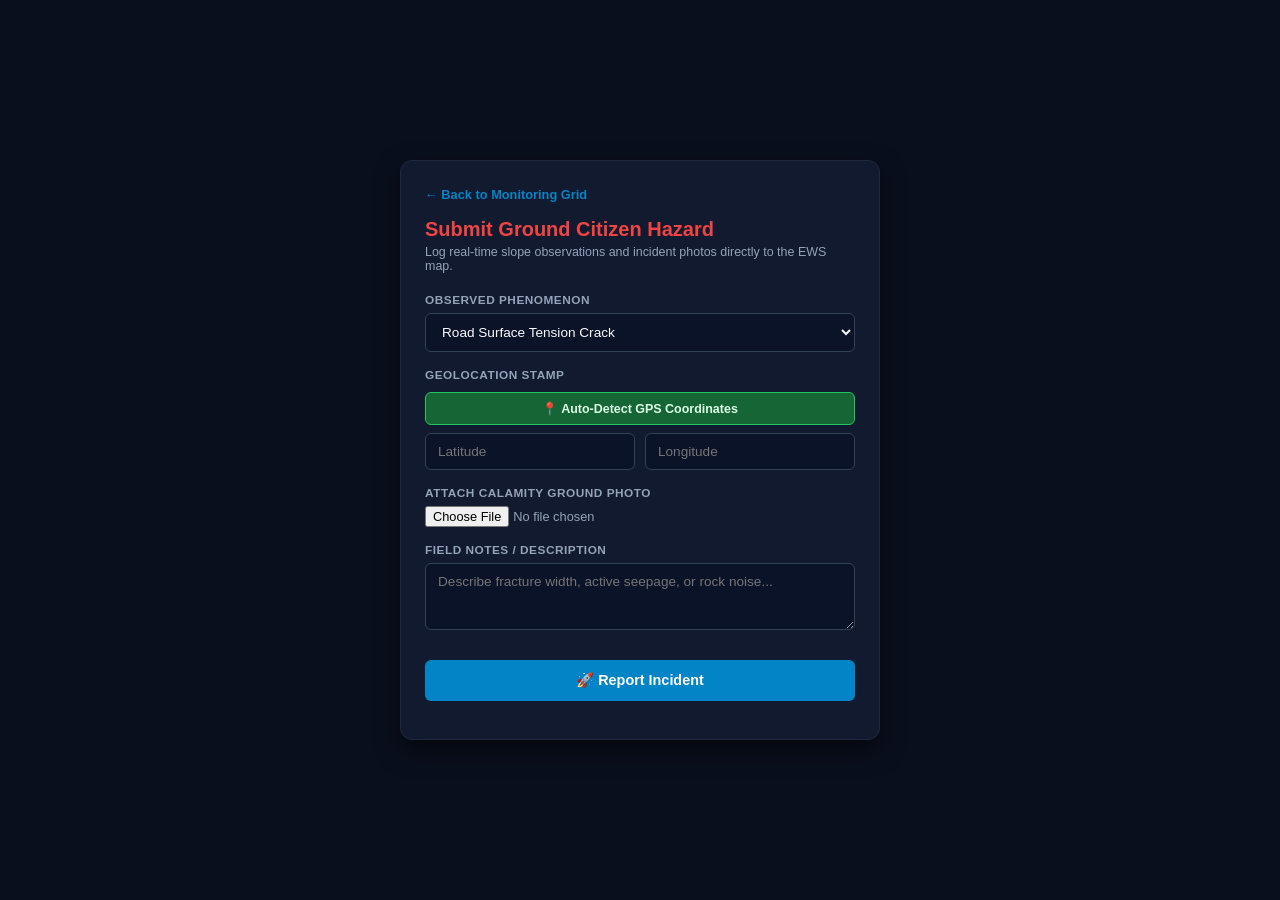
==== frontend/report.html @ c96bee95 "Final Frontend" ====
<!DOCTYPE html>
<html lang="en">
<head>
  <meta charset="UTF-8" />
  <meta name="viewport" content="width=device-width, initial-scale=1.0" />
  <title>GiriRakshak | Submit Citizen Field Report</title>
  <style>
    :root {
      --bg-dark: #0a0f1d;
      --card-bg: #111a2e;
      --border-color: #1e293b;
      --text-main: #f8fafc;
      --text-muted: #94a3b8;
      --accent-blue: #0284c7;
      --accent-hover: #0369a1;
      --accent-red: #ef4444;
      --accent-green: #22c55e;
    }

    * {
      box-sizing: border-box;
      margin: 0;
      padding: 0;
      font-family: -apple-system, BlinkMacSystemFont, "Segoe UI", Roboto, sans-serif;
    }

    body {
      background-color: var(--bg-dark);
      color: var(--text-main);
      display: flex;
      justify-content: center;
      align-items: center;
      min-height: 100vh;
      padding: 20px;
    }

    .report-card {
      background: var(--card-bg);
      border: 1px solid var(--border-color);
      border-radius: 12px;
      width: 100%;
      max-width: 480px;
      padding: 24px;
      box-shadow: 0 10px 25px rgba(0, 0, 0, 0.5);
    }

    .back-nav {
      display: inline-flex;
      align-items: center;
      gap: 6px;
      color: var(--accent-blue);
      text-decoration: none;
      font-size: 0.8rem;
      font-weight: 600;
      margin-bottom: 16px;
      transition: color 0.2s;
    }

    .back-nav:hover {
      color: #38bdf8;
      text-decoration: underline;
    }

    .card-header h2 {
      font-size: 1.25rem;
      color: var(--accent-red);
      margin-bottom: 4px;
    }

    .card-header p {
      font-size: 0.78rem;
      color: var(--text-muted);
      margin-bottom: 20px;
    }

    .form-group {
      margin-bottom: 16px;
    }

    label {
      display: block;
      font-size: 0.74rem;
      text-transform: uppercase;
      letter-spacing: 0.5px;
      color: var(--text-muted);
      font-weight: 600;
      margin-bottom: 6px;
    }

    input[type="text"],
    input[type="number"],
    select,
    textarea {
      width: 100%;
      background: #0b1329;
      border: 1px solid #334155;
      color: var(--text-main);
      padding: 10px 12px;
      border-radius: 6px;
      font-size: 0.85rem;
      outline: none;
      transition: border-color 0.2s;
    }

    input:focus, select:focus, textarea:focus {
      border-color: var(--accent-blue);
      box-shadow: 0 0 0 2px rgba(2, 132, 199, 0.2);
    }

    .geo-btn {
      width: 100%;
      background: #166534;
      color: #dcfce7;
      border: 1px solid #22c55e;
      padding: 8px;
      border-radius: 6px;
      font-size: 0.78rem;
      font-weight: 600;
      cursor: pointer;
      margin-top: 4px;
      transition: background 0.2s;
    }

    .geo-btn:hover {
      background: #15803d;
    }

    .coords-row {
      display: flex;
      gap: 10px;
      margin-top: 8px;
    }

    .file-input {
      font-size: 0.8rem;
      color: var(--text-muted);
    }

    .image-preview-wrapper {
      position: relative;
      margin-top: 10px;
      max-height: 140px;
      border-radius: 6px;
      overflow: hidden;
      border: 1px solid #334155;
      display: none;
    }

    .image-preview-wrapper img {
      width: 100%;
      height: 140px;
      object-fit: cover;
      display: block;
    }

    .btn-remove-preview {
      position: absolute;
      top: 6px;
      right: 6px;
      background: rgba(15, 23, 42, 0.8);
      color: #fff;
      border: none;
      width: 24px;
      height: 24px;
      border-radius: 50%;
      cursor: pointer;
      font-weight: bold;
    }

    .submit-btn {
      width: 100%;
      background: var(--accent-blue);
      color: #ffffff;
      border: none;
      padding: 12px;
      border-radius: 6px;
      font-size: 0.9rem;
      font-weight: 700;
      cursor: pointer;
      margin-top: 10px;
      transition: background 0.2s;
    }

    .submit-btn:hover {
      background: var(--accent-hover);
    }

    #status-msg {
      margin-top: 14px;
      font-size: 0.8rem;
      text-align: center;
      font-weight: 600;
    }
  </style>
</head>
<body>

  <div class="report-card">
    <a href="index.html" class="back-nav">← Back to Monitoring Grid</a>
    
    <div class="card-header">
      <h2>Submit Ground Citizen Hazard</h2>
      <p>Log real-time slope observations and incident photos directly to the EWS map.</p>
    </div>

    <form id="standalone-report-form">
      <div class="form-group">
        <label>Observed Phenomenon</label>
        <select id="rep-type" required>
          <option value="Road Surface Tension Crack">Road Surface Tension Crack</option>
          <option value="Mud / Rock Runoff">Mud / Rock Runoff</option>
          <option value="Retaining Wall Tilt">Retaining Wall Tilt</option>
          <option value="Culvert / Drainage Clog">Culvert / Drainage Clog</option>
        </select>
      </div>

      <div class="form-group">
        <label>Geolocation Stamp</label>
        <button type="button" class="geo-btn" id="btn-gps">📍 Auto-Detect GPS Coordinates</button>
        <div class="coords-row">
          <input type="number" step="any" id="rep-lat" placeholder="Latitude" required />
          <input type="number" step="any" id="rep-lng" placeholder="Longitude" required />
        </div>
      </div>

      <div class="form-group">
        <label>Attach Calamity Ground Photo</label>
        <input type="file" id="rep-image" accept="image/*" class="file-input" />
        <div id="image-preview-wrapper" class="image-preview-wrapper">
          <img id="image-preview" src="" alt="Incident Preview" />
          <button type="button" id="btn-remove-image" class="btn-remove-preview">&times;</button>
        </div>
      </div>

      <div class="form-group">
        <label>Field Notes / Description</label>
        <textarea id="rep-desc" rows="3" placeholder="Describe fracture width, active seepage, or rock noise..." required></textarea>
      </div>

      <button type="submit" class="submit-btn">🚀 Report Incident</button>
    </form>

    <div id="status-msg"></div>
  </div>

  <script>
    let uploadedImageBase64 = null;
    const previewWrapper = document.getElementById('image-preview-wrapper');
    const previewImg = document.getElementById('image-preview');
    const repImageInput = document.getElementById('rep-image');
    const statusMsg = document.getElementById('status-msg');

    // Handle Photo Preview & Base64 storage
    repImageInput.addEventListener('change', (e) => {
      const file = e.target.files[0];
      if (file) {
        const reader = new FileReader();
        reader.onload = (evt) => {
          uploadedImageBase64 = evt.target.result;
          previewImg.src = uploadedImageBase64;
          previewWrapper.style.display = 'block';
        };
        reader.readAsDataURL(file);
      }
    });

    document.getElementById('btn-remove-image').onclick = () => {
      repImageInput.value = '';
      uploadedImageBase64 = null;
      previewWrapper.style.display = 'none';
      previewImg.src = '';
    };

    // Auto-detect GPS (defaults to Aizawl coordinates if blocked on desktop)
    document.getElementById('btn-gps').onclick = () => {
      statusMsg.innerText = "Acquiring GPS fix...";
      statusMsg.style.color = "var(--accent-blue)";
      if (navigator.geolocation) {
        navigator.geolocation.getCurrentPosition(
          (pos) => {
            document.getElementById('rep-lat').value = pos.coords.latitude.toFixed(4);
            document.getElementById('rep-lng').value = pos.coords.longitude.toFixed(4);
            statusMsg.innerText = "GPS locked successfully!";
            statusMsg.style.color = "var(--accent-green)";
          },
          () => {
            // Fallback default coordinates (Aizawl region)
            document.getElementById('rep-lat').value = "23.7307";
            document.getElementById('rep-lng').value = "92.7173";
            statusMsg.innerText = "GPS unavailable. Set default to Aizawl slope coordinates.";
            statusMsg.style.color = "var(--text-muted)";
          }
        );
      }
    };

    // Form Submission: Sync to localStorage and redirect back to dashboard
    document.getElementById('standalone-report-form').onsubmit = async (e) => {
      e.preventDefault();
      statusMsg.innerText = "Pinning to dashboard map...";
      statusMsg.style.color = "var(--accent-blue)";

      const lat = parseFloat(document.getElementById('rep-lat').value);
      const lng = parseFloat(document.getElementById('rep-lng').value);
      const hazardType = document.getElementById('rep-type').value;
      const desc = document.getElementById('rep-desc').value;

      const newReport = {
        lat: lat,
        lng: lng,
        type: hazardType,
        desc: desc,
        image: uploadedImageBase64,
        timestamp: new Date().toISOString()
      };

      // 1. Save to persistent localStorage for index.html map consumption
      try {
        const list = JSON.parse(localStorage.getItem('giri_citizen_reports') || '[]');
        list.push(newReport);
        localStorage.setItem('giri_citizen_reports', JSON.stringify(list));
        localStorage.setItem('giri_latest_report', JSON.stringify(newReport));
      } catch (err) {
        console.warn('Storage failed:', err);
      }

      // 2. Optional POST to backend
      const API_BASE = (window.location.hostname === 'localhost' || window.location.hostname === '127.0.0.1')
        ? 'http://localhost:8000'
        : 'https://girirakshak-api.onrender.com';

      try {
        await fetch(`${API_BASE}/api/citizen-report`, {
          method: 'POST',
          headers: { 'Content-Type': 'application/json' },
          body: JSON.stringify(newReport)
        });
      } catch (err) {}

      statusMsg.innerText = "✅ Incident successfully pinned! Returning to map...";
      statusMsg.style.color = "var(--accent-green)";

      // Return to dashboard map view after short pause
      setTimeout(() => {
        window.location.href = "index.html";
      }, 900);
    };
  </script>
</body>
</html>
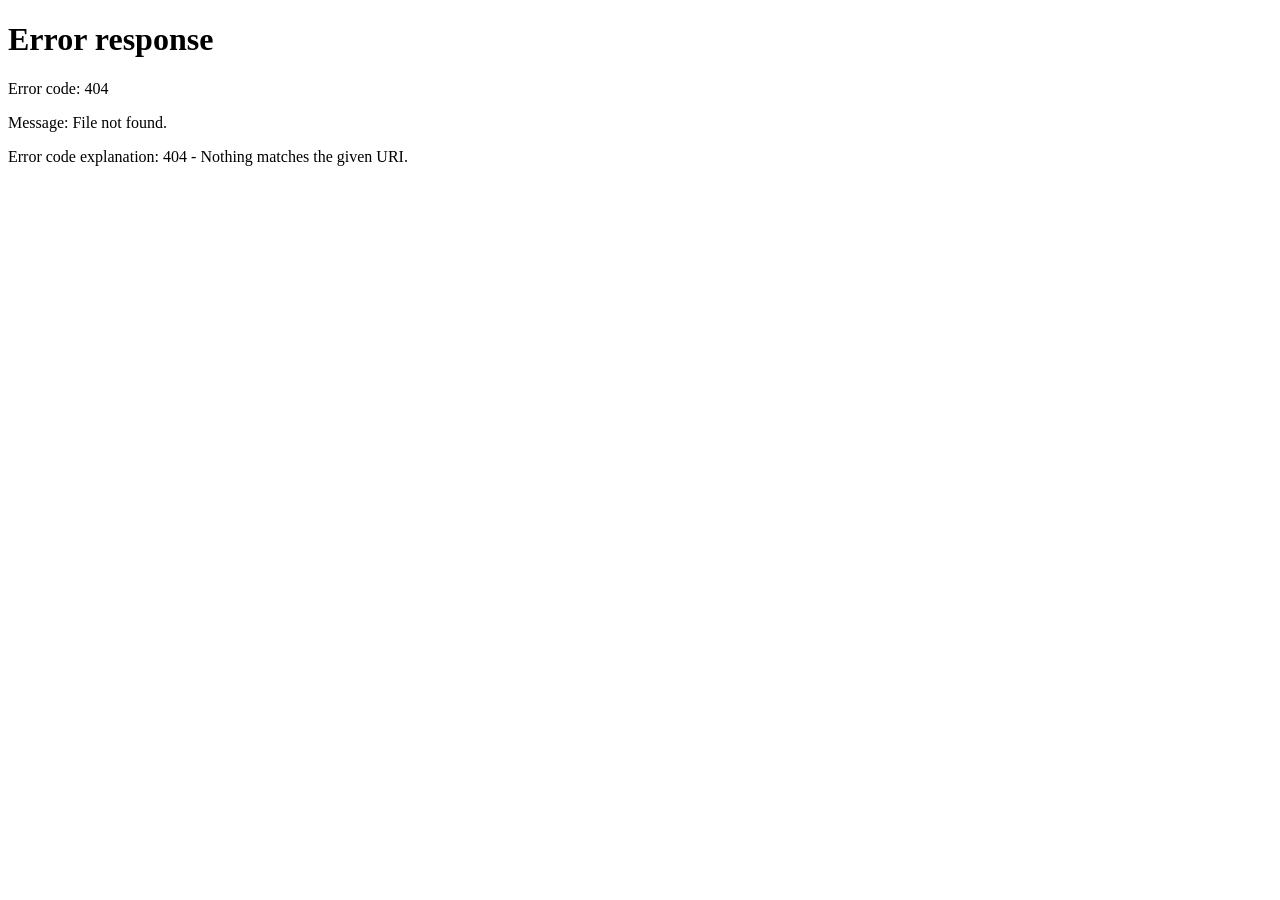
==== commit 6c66b3e9: "Updated Frontend" ====
--- a/frontend/report.html
+++ b/frontend/report.html
@@ -244,13 +244,17 @@
   </div>
 
   <script>
+    const currentRole = sessionStorage.getItem('userRole');
+    if (!currentRole || currentRole !== 'citizen') {
+      window.location.href = 'login.html';
+    }
+
     let uploadedImageBase64 = null;
     const previewWrapper = document.getElementById('image-preview-wrapper');
     const previewImg = document.getElementById('image-preview');
     const repImageInput = document.getElementById('rep-image');
     const statusMsg = document.getElementById('status-msg');
 
-    // Handle Photo Preview & Base64 storage
     repImageInput.addEventListener('change', (e) => {
       const file = e.target.files[0];
       if (file) {
@@ -271,7 +275,6 @@
       previewImg.src = '';
     };
 
-    // Auto-detect GPS (defaults to Aizawl coordinates if blocked on desktop)
     document.getElementById('btn-gps').onclick = () => {
       statusMsg.innerText = "Acquiring GPS fix...";
       statusMsg.style.color = "var(--accent-blue)";
@@ -284,7 +287,6 @@
             statusMsg.style.color = "var(--accent-green)";
           },
           () => {
-            // Fallback default coordinates (Aizawl region)
             document.getElementById('rep-lat').value = "23.7307";
             document.getElementById('rep-lng').value = "92.7173";
             statusMsg.innerText = "GPS unavailable. Set default to Aizawl slope coordinates.";
@@ -294,7 +296,6 @@
       }
     };
 
-    // Form Submission: Sync to localStorage and redirect back to dashboard
     document.getElementById('standalone-report-form').onsubmit = async (e) => {
       e.preventDefault();
       statusMsg.innerText = "Pinning to dashboard map...";
@@ -304,30 +305,31 @@
       const lng = parseFloat(document.getElementById('rep-lng').value);
       const hazardType = document.getElementById('rep-type').value;
       const desc = document.getElementById('rep-desc').value;
+      const reporter = sessionStorage.getItem('userId') || 'Citizen';
 
       const newReport = {
         lat: lat,
         lng: lng,
         type: hazardType,
         desc: desc,
+        reporter: reporter,
         image: uploadedImageBase64,
         timestamp: new Date().toISOString()
       };
 
-      // 1. Save to persistent localStorage for index.html map consumption
       try {
         const list = JSON.parse(localStorage.getItem('giri_citizen_reports') || '[]');
         list.push(newReport);
         localStorage.setItem('giri_citizen_reports', JSON.stringify(list));
         localStorage.setItem('giri_latest_report', JSON.stringify(newReport));
+        sessionStorage.setItem('just_reported', 'true');
       } catch (err) {
         console.warn('Storage failed:', err);
       }
 
-      // 2. Optional POST to backend
       const API_BASE = (window.location.hostname === 'localhost' || window.location.hostname === '127.0.0.1')
-        ? 'http://localhost:8000'
-        : 'https://girirakshak-api.onrender.com';
+        ? 'http://127.0.0.1:8000'
+        : 'https://YOUR-ACTUAL-RENDER-URL.onrender.com';
 
       try {
         await fetch(`${API_BASE}/api/citizen-report`, {
@@ -340,7 +342,6 @@
       statusMsg.innerText = "✅ Incident successfully pinned! Returning to map...";
       statusMsg.style.color = "var(--accent-green)";
 
-      // Return to dashboard map view after short pause
       setTimeout(() => {
         window.location.href = "index.html";
       }, 900);
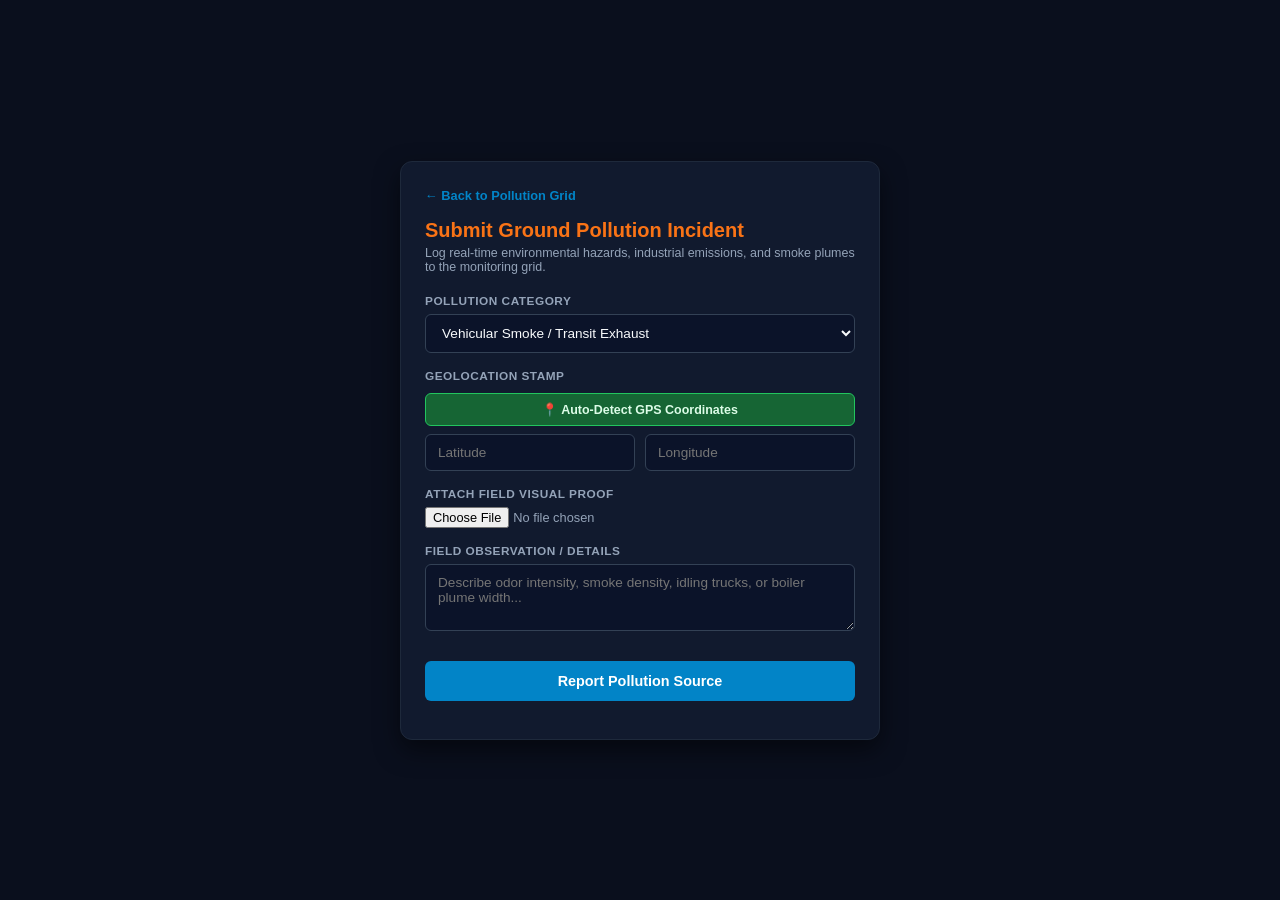
==== commit fc577662: "Updated UI" ====
--- a/frontend/report.html
+++ b/frontend/report.html
@@ -3,7 +3,7 @@
 <head>
   <meta charset="UTF-8" />
   <meta name="viewport" content="width=device-width, initial-scale=1.0" />
-  <title>GiriRakshak | Submit Citizen Field Report</title>
+  <title>GiriRakshak | Submit Citizen Pollution Incident</title>
   <style>
     :root {
       --bg-dark: #0a0f1d;
@@ -13,8 +13,9 @@
       --text-muted: #94a3b8;
       --accent-blue: #0284c7;
       --accent-hover: #0369a1;
-      --accent-red: #ef4444;
+      --accent-purple: #7c3aed;
       --accent-green: #22c55e;
+      --accent-orange: #f97316;
     }
 
     * {
@@ -63,7 +64,7 @@
 
     .card-header h2 {
       font-size: 1.25rem;
-      color: var(--accent-red);
+      color: var(--accent-orange);
       margin-bottom: 4px;
     }
 
@@ -196,27 +197,28 @@
 <body>
 
   <div class="report-card">
-    <a href="index.html" class="back-nav">← Back to Monitoring Grid</a>
+    <a href="index.html" class="back-nav">← Back to Pollution Grid</a>
     
     <div class="card-header">
-      <h2>Submit Ground Citizen Hazard</h2>
-      <p>Log real-time slope observations and incident photos directly to the EWS map.</p>
+      <h2>Submit Ground Pollution Incident</h2>
+      <p>Log real-time environmental hazards, industrial emissions, and smoke plumes to the monitoring grid.</p>
     </div>
 
     <form id="standalone-report-form">
       <div class="form-group">
-        <label>Observed Phenomenon</label>
+        <label>Pollution Category</label>
         <select id="rep-type" required>
-          <option value="Road Surface Tension Crack">Road Surface Tension Crack</option>
-          <option value="Mud / Rock Runoff">Mud / Rock Runoff</option>
-          <option value="Retaining Wall Tilt">Retaining Wall Tilt</option>
-          <option value="Culvert / Drainage Clog">Culvert / Drainage Clog</option>
+          <option value="Vehicular Smoke / Transit Exhaust">Vehicular Smoke / Transit Exhaust</option>
+          <option value="Industrial Chimney Emission">Industrial Chimney Emission</option>
+          <option value="Crop Residue / Stubble Burning">Crop Residue / Stubble Burning</option>
+          <option value="Unpaved Road Dust / Dust Re-suspension">Unpaved Road Dust / Dust Re-suspension</option>
+          <option value="Chemical Effluent / River Discharge">Chemical Effluent / River Discharge</option>
         </select>
       </div>
 
       <div class="form-group">
         <label>Geolocation Stamp</label>
-        <button type="button" class="geo-btn" id="btn-gps">📍 Auto-Detect GPS Coordinates</button>
+        <button type="button" class="geo-btn" id="btn-gps"> 📍 Auto-Detect GPS Coordinates</button>
         <div class="coords-row">
           <input type="number" step="any" id="rep-lat" placeholder="Latitude" required />
           <input type="number" step="any" id="rep-lng" placeholder="Longitude" required />
@@ -224,31 +226,54 @@
       </div>
 
       <div class="form-group">
-        <label>Attach Calamity Ground Photo</label>
+        <label>Attach Field Visual Proof</label>
         <input type="file" id="rep-image" accept="image/*" class="file-input" />
         <div id="image-preview-wrapper" class="image-preview-wrapper">
-          <img id="image-preview" src="" alt="Incident Preview" />
+          <img id="image-preview" src="" alt="Pollution Source Preview" />
           <button type="button" id="btn-remove-image" class="btn-remove-preview">&times;</button>
         </div>
       </div>
 
       <div class="form-group">
-        <label>Field Notes / Description</label>
-        <textarea id="rep-desc" rows="3" placeholder="Describe fracture width, active seepage, or rock noise..." required></textarea>
+        <label>Field Observation / Details</label>
+        <textarea id="rep-desc" rows="3" placeholder="Describe odor intensity, smoke density, idling trucks, or boiler plume width..." required></textarea>
       </div>
 
-      <button type="submit" class="submit-btn">🚀 Report Incident</button>
+      <button type="submit" class="submit-btn">Report Pollution Source</button>
     </form>
 
     <div id="status-msg"></div>
   </div>
 
   <script>
-    const currentRole = sessionStorage.getItem('userRole');
-    if (!currentRole || currentRole !== 'citizen') {
-      window.location.href = 'login.html';
-    }
-
+    function getApiBase() {
+      const hostname = window.location.hostname;
+      const isLocal =
+        hostname === "" ||
+        hostname === "localhost" ||
+        hostname === "127.0.0.1" ||
+        /^192\.168\./.test(hostname) ||
+        /^10\./.test(hostname) ||
+        /^172\.(1[6-9]|2[0-9]|3[0-1])\./.test(hostname);
+
+      if (isLocal) {
+        return `http://${hostname || "127.0.0.1"}:8000`;
+      }
+      return "https://giri-rakshak-zsk5.onrender.com";
+    }
+
+    document.addEventListener("DOMContentLoaded", () => {
+      if ("Notification" in window && Notification.permission === "default") {
+        Notification.permission = Notification.requestPermission();
+      }
+
+      const currentRole = sessionStorage.getItem('userRole');
+      if (currentRole && currentRole === 'official') {
+        window.location.href = 'index.html';
+      }
+    });
+
+    let selectedPhotoFile = null;
     let uploadedImageBase64 = null;
     const previewWrapper = document.getElementById('image-preview-wrapper');
     const previewImg = document.getElementById('image-preview');
@@ -258,6 +283,7 @@
     repImageInput.addEventListener('change', (e) => {
       const file = e.target.files[0];
       if (file) {
+        selectedPhotoFile = file;
         const reader = new FileReader();
         reader.onload = (evt) => {
           uploadedImageBase64 = evt.target.result;
@@ -270,6 +296,7 @@
 
     document.getElementById('btn-remove-image').onclick = () => {
       repImageInput.value = '';
+      selectedPhotoFile = null;
       uploadedImageBase64 = null;
       previewWrapper.style.display = 'none';
       previewImg.src = '';
@@ -287,64 +314,98 @@
             statusMsg.style.color = "var(--accent-green)";
           },
           () => {
-            document.getElementById('rep-lat').value = "23.7307";
-            document.getElementById('rep-lng').value = "92.7173";
-            statusMsg.innerText = "GPS unavailable. Set default to Aizawl slope coordinates.";
+            document.getElementById('rep-lat').value = "28.6469";
+            document.getElementById('rep-lng').value = "77.3160";
+            statusMsg.innerText = "GPS unavailable. Defaulting to Anand Vihar Industrial Corridor.";
             statusMsg.style.color = "var(--text-muted)";
           }
         );
+      } else {
+        document.getElementById('rep-lat').value = "28.6469";
+        document.getElementById('rep-lng').value = "77.3160";
+        statusMsg.innerText = "Geolocation not supported. Defaulting to Anand Vihar.";
+        statusMsg.style.color = "var(--text-muted)";
       }
     };
 
     document.getElementById('standalone-report-form').onsubmit = async (e) => {
       e.preventDefault();
-      statusMsg.innerText = "Pinning to dashboard map...";
+      statusMsg.innerText = "Transmitting report to air quality database...";
       statusMsg.style.color = "var(--accent-blue)";
 
-      const lat = parseFloat(document.getElementById('rep-lat').value);
-      const lng = parseFloat(document.getElementById('rep-lng').value);
+      const latVal = parseFloat(document.getElementById('rep-lat').value);
+      const lngVal = parseFloat(document.getElementById('rep-lng').value);
       const hazardType = document.getElementById('rep-type').value;
-      const desc = document.getElementById('rep-desc').value;
-      const reporter = sessionStorage.getItem('userId') || 'Citizen';
+      const descVal = document.getElementById('rep-desc').value;
+      const reporter = sessionStorage.getItem('userId') || 'Field Citizen';
+
+      const formData = new FormData();
+      formData.append('lat', latVal);
+      formData.append('lon', lngVal);
+      formData.append('description', descVal);
+      formData.append('category', 'pollution');
+      formData.append('severity', 'high');
+      formData.append('reporter', reporter);
+
+      if (selectedPhotoFile) {
+        formData.append('photo', selectedPhotoFile);
+      }
+
+      const API_BASE = getApiBase();
+      let savedData = null;
+
+      try {
+        const response = await fetch(`${API_BASE}/api/citizen-report`, {
+          method: 'POST',
+          body: formData
+        });
+
+        if (response.ok) {
+          savedData = await response.json();
+          console.log('Saved to backend database:', savedData);
+        } else {
+          const errDetail = await response.text();
+          console.warn('Backend rejected report submission:', response.status, errDetail);
+        }
+      } catch (networkErr) {
+        console.warn('Cloud API unreachable, utilizing local storage sync fallback:', networkErr);
+      }
+
+      const generatedId = savedData?.id || ('cit_' + Date.now());
+      const photoPath = savedData?.photo_path ? `${API_BASE}${savedData.photo_path}` : uploadedImageBase64;
 
       const newReport = {
-        lat: lat,
-        lng: lng,
+        id: generatedId,
+        lat: latVal,
+        lng: lngVal,
         type: hazardType,
-        desc: desc,
+        desc: descVal,
         reporter: reporter,
-        image: uploadedImageBase64,
+        image: photoPath,
         timestamp: new Date().toISOString()
       };
 
-      try {
-        const list = JSON.parse(localStorage.getItem('giri_citizen_reports') || '[]');
-        list.push(newReport);
-        localStorage.setItem('giri_citizen_reports', JSON.stringify(list));
-        localStorage.setItem('giri_latest_report', JSON.stringify(newReport));
-        sessionStorage.setItem('just_reported', 'true');
-      } catch (err) {
-        console.warn('Storage failed:', err);
-      }
-
-      const API_BASE = (window.location.hostname === 'localhost' || window.location.hostname === '127.0.0.1')
-        ? 'http://127.0.0.1:8000'
-        : 'https://YOUR-ACTUAL-RENDER-URL.onrender.com';
-
-      try {
-        await fetch(`${API_BASE}/api/citizen-report`, {
-          method: 'POST',
-          headers: { 'Content-Type': 'application/json' },
-          body: JSON.stringify(newReport)
+      const list = JSON.parse(localStorage.getItem('giri_citizen_reports') || '[]');
+      list.push(newReport);
+      localStorage.setItem('giri_citizen_reports', JSON.stringify(list));
+      localStorage.setItem('giri_latest_report', JSON.stringify(newReport));
+      sessionStorage.setItem('just_reported', 'true');
+
+      if ("Notification" in window && Notification.permission === "granted") {
+        new Notification(`💨 POLLUTION INCIDENT REPORTED: ${hazardType.toUpperCase()}`, {
+          body: `Location: (${latVal}, ${lngVal})\n${descVal}`,
+          icon: './logo.png',
+          badge: './logo1.png',
+          vibrate: [200, 100, 200]
         });
-      } catch (err) {}
-
-      statusMsg.innerText = "✅ Incident successfully pinned! Returning to map...";
+      }
+
+      statusMsg.innerText = "Incident saved! Redirecting to pollution dashboard grid...";
       statusMsg.style.color = "var(--accent-green)";
 
       setTimeout(() => {
         window.location.href = "index.html";
-      }, 900);
+      }, 800);
     };
   </script>
 </body>
